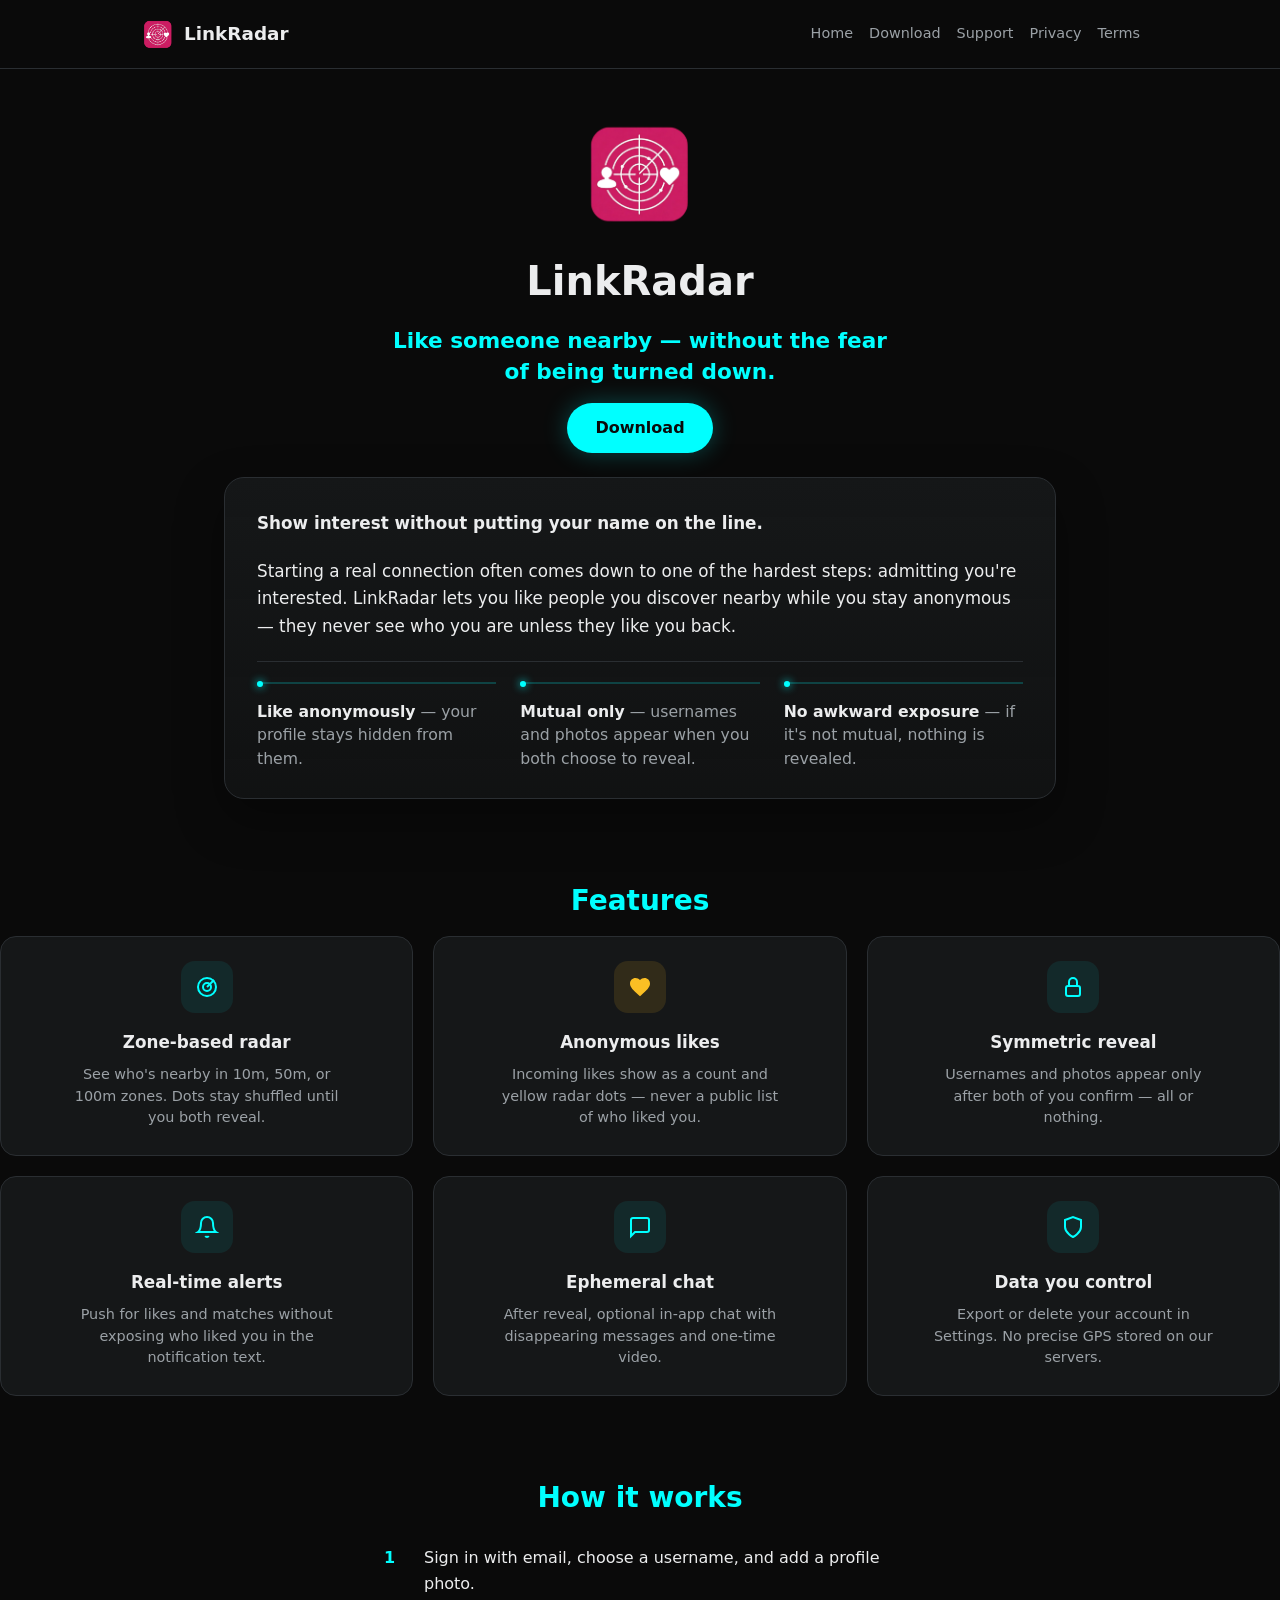
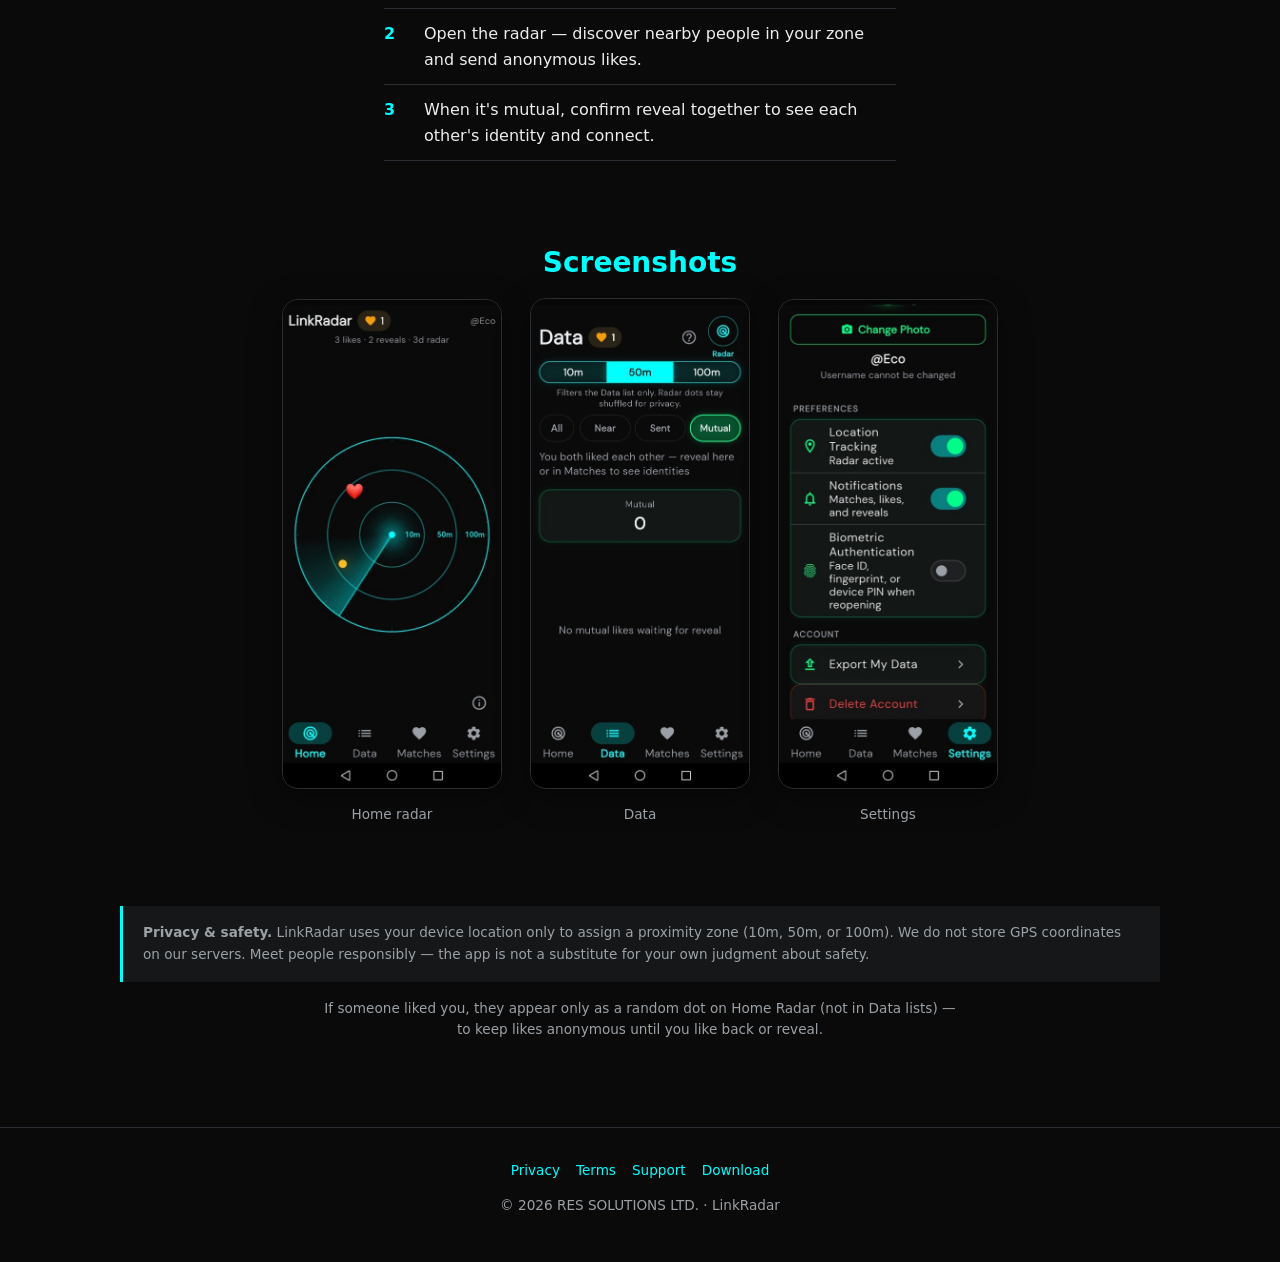
==== index.html @ faa7cb07 "Add LinkRadar marketing site for GitHub Pages Co-authored-by: Cursor <cursoragent@cursor.com>" ====
<!DOCTYPE html>
<html lang="en">
<head>
  <meta charset="utf-8" />
  <meta name="viewport" content="width=device-width, initial-scale=1" />
  <meta name="description" content="" />
  <meta property="og:type" content="website" />
  <title data-page-title="">LinkRadar</title>
  <link rel="stylesheet" href="css/site.css" />
  <script src="js/config.js"></script>
</head>
<body>
  <header class="site-header">
    <div class="container inner">
      <a class="logo" href="index.html">
        <img class="logo-img" src="assets/logo-foreground.png" alt="" width="36" height="36" />
        <span data-site-name>LinkRadar</span>
      </a>
      <nav class="nav">
        <a href="index.html">Home</a>
        <a href="download.html">Download</a>
        <a href="support.html">Support</a>
        <a href="privacy.html">Privacy</a>
        <a href="terms.html">Terms</a>
      </nav>
    </div>
  </header>

  <main>
    <section class="hero container">
      <img
        class="hero-logo"
        src="assets/logo-foreground.png"
        alt=""
        width="128"
        height="128"
      />
      <h1 data-site-name>LinkRadar</h1>
      <p class="hero-headline">Like someone nearby — without the fear of being turned down.</p>
      <a class="btn" href="download.html">Download</a>
    </section>

    <section class="intro-band">
      <div class="container">
        <div class="hero-story">
          <p class="hero-story__lead">Show interest without putting your name on the line.</p>
          <p>
            Starting a real connection often comes down to one of the hardest steps: admitting you're interested.
            LinkRadar lets you like people you discover nearby while you stay anonymous — they never see who you are unless they like you back.
          </p>
          <ul class="hero-story__points">
            <li><strong>Like anonymously</strong> — your profile stays hidden from them.</li>
            <li><strong>Mutual only</strong> — usernames and photos appear when you both choose to reveal.</li>
            <li><strong>No awkward exposure</strong> — if it's not mutual, nothing is revealed.</li>
          </ul>
        </div>
      </div>
    </section>

    <section class="section section--center" id="features">
      <h2>Features</h2>
      <div class="features-grid">
        <article class="feature-card">
          <div class="feature-icon" aria-hidden="true">
            <svg width="24" height="24" viewBox="0 0 24 24" fill="none" stroke="currentColor" stroke-width="2"><circle cx="12" cy="12" r="9"/><circle cx="12" cy="12" r="4"/><line x1="12" y1="12" x2="19" y2="5"/></svg>
          </div>
          <h3>Zone-based radar</h3>
          <p>See who's nearby in 10m, 50m, or 100m zones. Dots stay shuffled until you both reveal.</p>
        </article>
        <article class="feature-card">
          <div class="feature-icon feature-icon--amber" aria-hidden="true">
            <svg width="24" height="24" viewBox="0 0 24 24" fill="currentColor" stroke="none"><path d="M12 21.35l-1.45-1.32C5.4 15.36 2 12.28 2 8.5 2 5.42 4.42 3 7.5 3c1.74 0 3.41.81 4.5 2.09C13.09 3.81 14.76 3 16.5 3 19.58 3 22 5.42 22 8.5c0 3.78-3.4 6.86-8.55 11.54L12 21.35z"/></svg>
          </div>
          <h3>Anonymous likes</h3>
          <p>Incoming likes show as a count and yellow radar dots — never a public list of who liked you.</p>
        </article>
        <article class="feature-card">
          <div class="feature-icon" aria-hidden="true">
            <svg width="24" height="24" viewBox="0 0 24 24" fill="none" stroke="currentColor" stroke-width="2"><rect x="5" y="11" width="14" height="10" rx="2"/><path d="M8 11V7a4 4 0 118 0v4"/></svg>
          </div>
          <h3>Symmetric reveal</h3>
          <p>Usernames and photos appear only after both of you confirm — all or nothing.</p>
        </article>
        <article class="feature-card">
          <div class="feature-icon" aria-hidden="true">
            <svg width="24" height="24" viewBox="0 0 24 24" fill="none" stroke="currentColor" stroke-width="2"><path d="M18 8A6 6 0 006 8c0 7-3 9-3 9h18s-3-2-3-9"/><path d="M13.73 21a2 2 0 01-3.46 0"/></svg>
          </div>
          <h3>Real-time alerts</h3>
          <p>Push for likes and matches without exposing who liked you in the notification text.</p>
        </article>
        <article class="feature-card">
          <div class="feature-icon" aria-hidden="true">
            <svg width="24" height="24" viewBox="0 0 24 24" fill="none" stroke="currentColor" stroke-width="2"><path d="M21 15a2 2 0 01-2 2H7l-4 4V5a2 2 0 012-2h14a2 2 0 012 2z"/></svg>
          </div>
          <h3>Ephemeral chat</h3>
          <p>After reveal, optional in-app chat with disappearing messages and one-time video.</p>
        </article>
        <article class="feature-card">
          <div class="feature-icon" aria-hidden="true">
            <svg width="24" height="24" viewBox="0 0 24 24" fill="none" stroke="currentColor" stroke-width="2"><path d="M12 22s8-4 8-10V5l-8-3-8 3v7c0 6 8 10 8 10z"/></svg>
          </div>
          <h3>Data you control</h3>
          <p>Export or delete your account in Settings. No precise GPS stored on our servers.</p>
        </article>
      </div>
    </section>

    <section class="section section--center">
      <h2>How it works</h2>
      <ol class="steps steps--centered">
        <li>Sign in with email, choose a username, and add a profile photo.</li>
        <li>Open the radar — discover nearby people in your zone and send anonymous likes.</li>
        <li>When it's mutual, confirm reveal together to see each other's identity and connect.</li>
      </ol>
    </section>

    <section class="section section--center">
      <h2>Screenshots</h2>
      <div class="screenshot-grid">
        <figure class="screenshot-figure">
          <img src="assets/screenshots/home-radar.png" alt="LinkRadar home radar" loading="lazy" />
          <figcaption>Home radar</figcaption>
        </figure>
        <figure class="screenshot-figure">
          <img src="assets/screenshots/data.png" alt="LinkRadar Data tab" loading="lazy" />
          <figcaption>Data</figcaption>
        </figure>
        <figure class="screenshot-figure">
          <img src="assets/screenshots/settings.png" alt="LinkRadar Settings" loading="lazy" />
          <figcaption>Settings</figcaption>
        </figure>
      </div>
    </section>

    <section class="section container">
      <div class="disclaimer">
        <strong>Privacy &amp; safety.</strong>
        <span data-location-disclaimer></span>
      </div>
      <p class="incoming-hint">
        If someone liked you, they appear only as a random dot on Home Radar (not in Data lists) — to keep likes anonymous until you like back or reveal.
      </p>
    </section>
  </main>

  <footer class="site-footer">
    <div class="container">
      <div class="links">
        <a href="privacy.html">Privacy</a>
        <a href="terms.html">Terms</a>
        <a href="support.html">Support</a>
        <a href="download.html">Download</a>
      </div>
      <p>© <span data-year></span> <span data-company-name>RES SOLUTIONS LTD.</span> · <span data-site-name>LinkRadar</span></p>
    </div>
  </footer>
  <script src="js/site.js"></script>
</body>
</html>
---- css/site.css ----
:root {
  --primary: #00ffff;
  --accent-pink: #ff1493;
  --accent-amber: #fbbf24;
  --bg: #0a0a0a;
  --surface: #151718;
  --text: #ecedee;
  --muted: #9ba1a6;
  --border: #2a2e32;
  --max: 1040px;
  --font: system-ui, -apple-system, "Segoe UI", Roboto, sans-serif;
}

* {
  box-sizing: border-box;
}

body {
  margin: 0;
  font-family: var(--font);
  background: var(--bg);
  color: var(--text);
  line-height: 1.6;
}

a {
  color: var(--primary);
  text-decoration: none;
}

a:hover {
  text-decoration: underline;
}

.container {
  max-width: var(--max);
  margin: 0 auto;
  padding: 0 1.25rem;
}

.site-header {
  border-bottom: 1px solid var(--border);
  padding: 1rem 0;
}

.site-header .inner {
  display: flex;
  flex-wrap: wrap;
  align-items: center;
  justify-content: space-between;
  gap: 1rem;
}

.logo {
  display: inline-flex;
  align-items: center;
  gap: 0.5rem;
  font-weight: 700;
  font-size: 1.15rem;
  color: var(--text);
  text-decoration: none;
}

.logo:hover {
  text-decoration: none;
}

/* Logo PNG — transparent background, no extra frame */
.logo-img {
  width: 36px;
  height: 36px;
  object-fit: contain;
  flex-shrink: 0;
  display: block;
}

.hero-logo {
  width: clamp(96px, 18vw, 128px);
  height: auto;
  margin: 0 auto 1.25rem;
  display: block;
  object-fit: contain;
}

.nav {
  display: flex;
  flex-wrap: wrap;
  gap: 1rem;
  font-size: 0.9rem;
}

.nav a {
  color: var(--muted);
}

.nav a:hover {
  color: var(--primary);
}

.hero {
  padding: 3rem 0 2rem;
  text-align: center;
}

.hero h1 {
  font-size: clamp(1.75rem, 5vw, 2.5rem);
  margin: 0 0 0.75rem;
}

.hero-headline {
  font-size: clamp(1.15rem, 3.2vw, 1.35rem);
  font-weight: 600;
  color: var(--primary);
  max-width: 32rem;
  margin: 0 auto 1rem;
  line-height: 1.45;
}

.intro-band {
  padding: 0 0 2.5rem;
  margin-top: -0.5rem;
}

.hero-story {
  max-width: 52rem;
  margin: 0 auto;
  padding: 2rem 2rem 1.75rem;
  background: linear-gradient(180deg, var(--surface) 0%, rgba(21, 23, 24, 0.6) 100%);
  border: 1px solid var(--border);
  border-radius: 20px;
  box-shadow: 0 20px 48px rgba(0, 0, 0, 0.35);
}

.hero-story__lead {
  margin: 0 0 1rem;
  font-size: clamp(1.1rem, 2.5vw, 1.25rem);
  font-weight: 600;
  color: var(--primary);
  line-height: 1.4;
}

.hero-story p {
  margin: 0 0 1.25rem;
  color: var(--text);
  font-size: 1.05rem;
  line-height: 1.65;
}

.hero-story__points {
  margin: 0;
  padding: 0;
  list-style: none;
  display: grid;
  gap: 0.75rem;
  border-top: 1px solid var(--border);
  padding-top: 1.25rem;
}

.hero-story__points li {
  color: var(--muted);
  font-size: 0.98rem;
  line-height: 1.5;
  padding-left: 1.25rem;
  position: relative;
}

.hero-story__points li::before {
  content: "";
  position: absolute;
  left: 0;
  top: 0.55em;
  width: 6px;
  height: 6px;
  border-radius: 50%;
  background: var(--primary);
  box-shadow: 0 0 8px var(--primary);
}

.hero-story__points strong {
  color: var(--text);
  font-weight: 600;
}

@media (min-width: 720px) {
  .hero-story__points {
    grid-template-columns: repeat(3, minmax(0, 1fr));
    gap: 1rem 1.5rem;
  }

  .hero-story__points li {
    padding-left: 0;
    padding-top: 1rem;
    border-top: 2px solid rgba(0, 255, 255, 0.2);
  }

  .hero-story__points li::before {
    top: 0;
    left: 0;
    transform: translateY(-50%);
  }
}

.btn {
  display: inline-block;
  background: var(--primary);
  color: #0a0a0a;
  font-weight: 700;
  padding: 0.75rem 1.75rem;
  border-radius: 999px;
  text-decoration: none;
  box-shadow: 0 0 24px rgba(0, 255, 255, 0.25);
}

.btn:hover {
  filter: brightness(1.08);
  text-decoration: none;
}

.section {
  padding: 2.5rem 0;
}

.section h2 {
  font-size: clamp(1.35rem, 3vw, 1.75rem);
  margin: 0 0 0.75rem;
  color: var(--text);
  font-weight: 700;
}

.section--center {
  text-align: center;
}

.section--center > h2 {
  color: var(--primary);
}

.section-lead {
  color: var(--muted);
  font-size: 1.05rem;
  max-width: 36rem;
  margin: 0 auto 2.25rem;
  line-height: 1.55;
}

/* Symmetric 3×2 feature grid (SaaS landing best practice) */
.features-grid {
  display: grid;
  grid-template-columns: repeat(3, minmax(0, 1fr));
  gap: 1.25rem;
  align-items: stretch;
  text-align: center;
}

.feature-card {
  display: flex;
  flex-direction: column;
  align-items: center;
  padding: 1.5rem 1.25rem;
  min-height: 220px;
  background: var(--surface);
  border: 1px solid var(--border);
  border-radius: 16px;
  transition: border-color 0.2s ease, transform 0.2s ease, box-shadow 0.2s ease;
}

.feature-card:hover {
  border-color: rgba(0, 255, 255, 0.35);
  transform: translateY(-3px);
  box-shadow: 0 12px 32px rgba(0, 0, 0, 0.35);
}

.feature-icon {
  width: 52px;
  height: 52px;
  display: grid;
  place-items: center;
  margin-bottom: 1rem;
  border-radius: 14px;
  background: rgba(0, 255, 255, 0.08);
  color: var(--primary);
}

.feature-icon--amber {
  background: rgba(251, 191, 36, 0.12);
  color: var(--accent-amber);
}

.feature-card h3 {
  margin: 0 0 0.5rem;
  font-size: 1.05rem;
  font-weight: 600;
  color: var(--text);
}

.feature-card p {
  margin: 0;
  color: var(--muted);
  font-size: 0.9rem;
  line-height: 1.5;
  max-width: 18rem;
}

@media (max-width: 900px) {
  .features-grid {
    grid-template-columns: repeat(2, minmax(0, 1fr));
  }
}

@media (max-width: 520px) {
  .features-grid {
    grid-template-columns: 1fr;
    max-width: 22rem;
    margin-left: auto;
    margin-right: auto;
  }

  .feature-card {
    min-height: 0;
  }
}

.steps {
  list-style: none;
  padding: 0;
  margin: 0;
  counter-reset: step;
}

.steps li {
  counter-increment: step;
  padding: 0.75rem 0 0.75rem 2.5rem;
  position: relative;
  border-bottom: 1px solid var(--border);
}

.steps li::before {
  content: counter(step);
  position: absolute;
  left: 0;
  font-weight: 700;
  color: var(--primary);
}

.steps--centered {
  max-width: 32rem;
  margin: 0 auto;
  text-align: left;
}

.disclaimer {
  background: var(--surface);
  border-left: 3px solid var(--primary);
  padding: 1rem 1.25rem;
  font-size: 0.85rem;
  color: var(--muted);
}

.legal {
  padding: 2rem 0 3rem;
}

.legal h1 {
  margin-top: 0;
}

.legal .updated {
  color: var(--muted);
  font-size: 0.85rem;
}

.legal-body h2 {
  font-size: 1.1rem;
  margin-top: 1.5rem;
}

.store-buttons {
  display: flex;
  flex-wrap: wrap;
  gap: 1rem;
  justify-content: center;
  margin: 2rem 0;
}

.store-badge {
  display: inline-block;
  padding: 0.85rem 1.5rem;
  background: var(--surface);
  border: 1px solid var(--border);
  border-radius: 10px;
  font-weight: 600;
  color: var(--text);
}

.coming-soon {
  text-align: center;
  color: var(--muted);
  font-size: 1.1rem;
}

.coming-soon-sub {
  text-align: center;
  color: var(--muted);
  font-size: 0.9rem;
  margin-top: 0.5rem;
}

.github-download {
  text-align: center;
  margin: 1.25rem 0 0.75rem;
}

.github-download .btn-download-apk {
  display: inline-block;
}

.github-releases-link {
  margin: 1rem 0 0;
  font-size: 0.9rem;
  color: var(--muted);
}

.github-releases-link a {
  color: var(--muted);
}

.github-releases-link a:hover {
  color: var(--primary);
}

.install-note {
  color: var(--muted);
  font-size: 0.9rem;
  max-width: 36rem;
  line-height: 1.55;
  margin: 0 0 2rem;
}

.legal .store-buttons {
  justify-content: flex-start;
  margin: 1rem 0 2rem;
}

.incoming-hint {
  margin-top: 1rem;
  font-size: 0.85rem;
  color: var(--muted);
  text-align: center;
  max-width: 40rem;
  margin-left: auto;
  margin-right: auto;
}

.screenshot-note {
  color: var(--muted);
  font-size: 0.9rem;
  margin-bottom: 1rem;
}

.screenshot-grid {
  display: grid;
  gap: 1.5rem;
  grid-template-columns: repeat(3, minmax(0, 1fr));
  align-items: end;
  max-width: 720px;
  margin: 0 auto;
}

@media (max-width: 640px) {
  .screenshot-grid {
    grid-template-columns: 1fr;
    max-width: 240px;
  }
}

.screenshot-figure {
  margin: 0;
  text-align: center;
}

.screenshot-figure img {
  width: 100%;
  max-width: 220px;
  height: auto;
  border-radius: 16px;
  border: 1px solid var(--border);
  box-shadow: 0 8px 32px rgba(0, 0, 0, 0.4);
}

.screenshot-figure figcaption {
  margin-top: 0.5rem;
  font-size: 0.85rem;
  color: var(--muted);
}

.faq dt {
  font-weight: 600;
  margin-top: 1rem;
}

.faq dd {
  margin: 0.25rem 0 0;
  color: var(--muted);
}

.site-footer {
  border-top: 1px solid var(--border);
  padding: 2rem 0;
  margin-top: 2rem;
  text-align: center;
  font-size: 0.85rem;
  color: var(--muted);
}

.site-footer .links {
  display: flex;
  flex-wrap: wrap;
  justify-content: center;
  gap: 1rem;
  margin-bottom: 0.75rem;
}
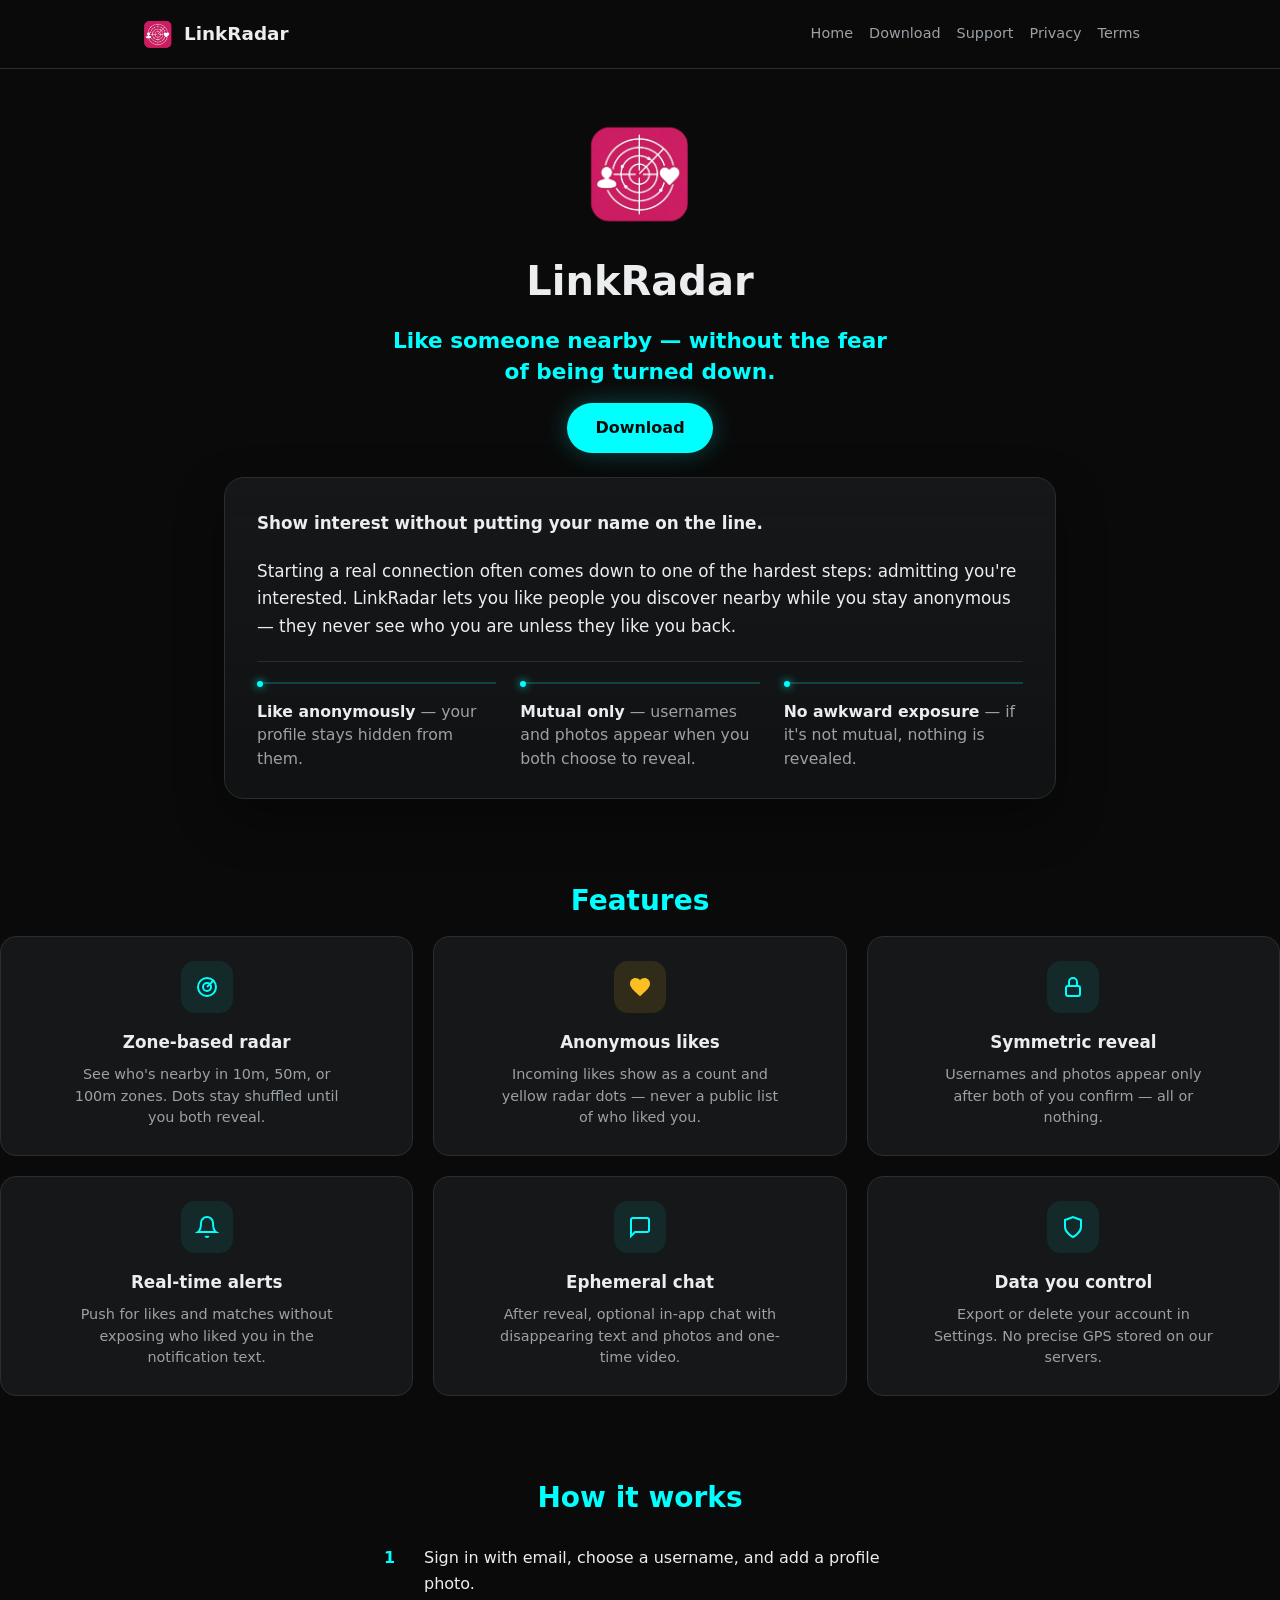
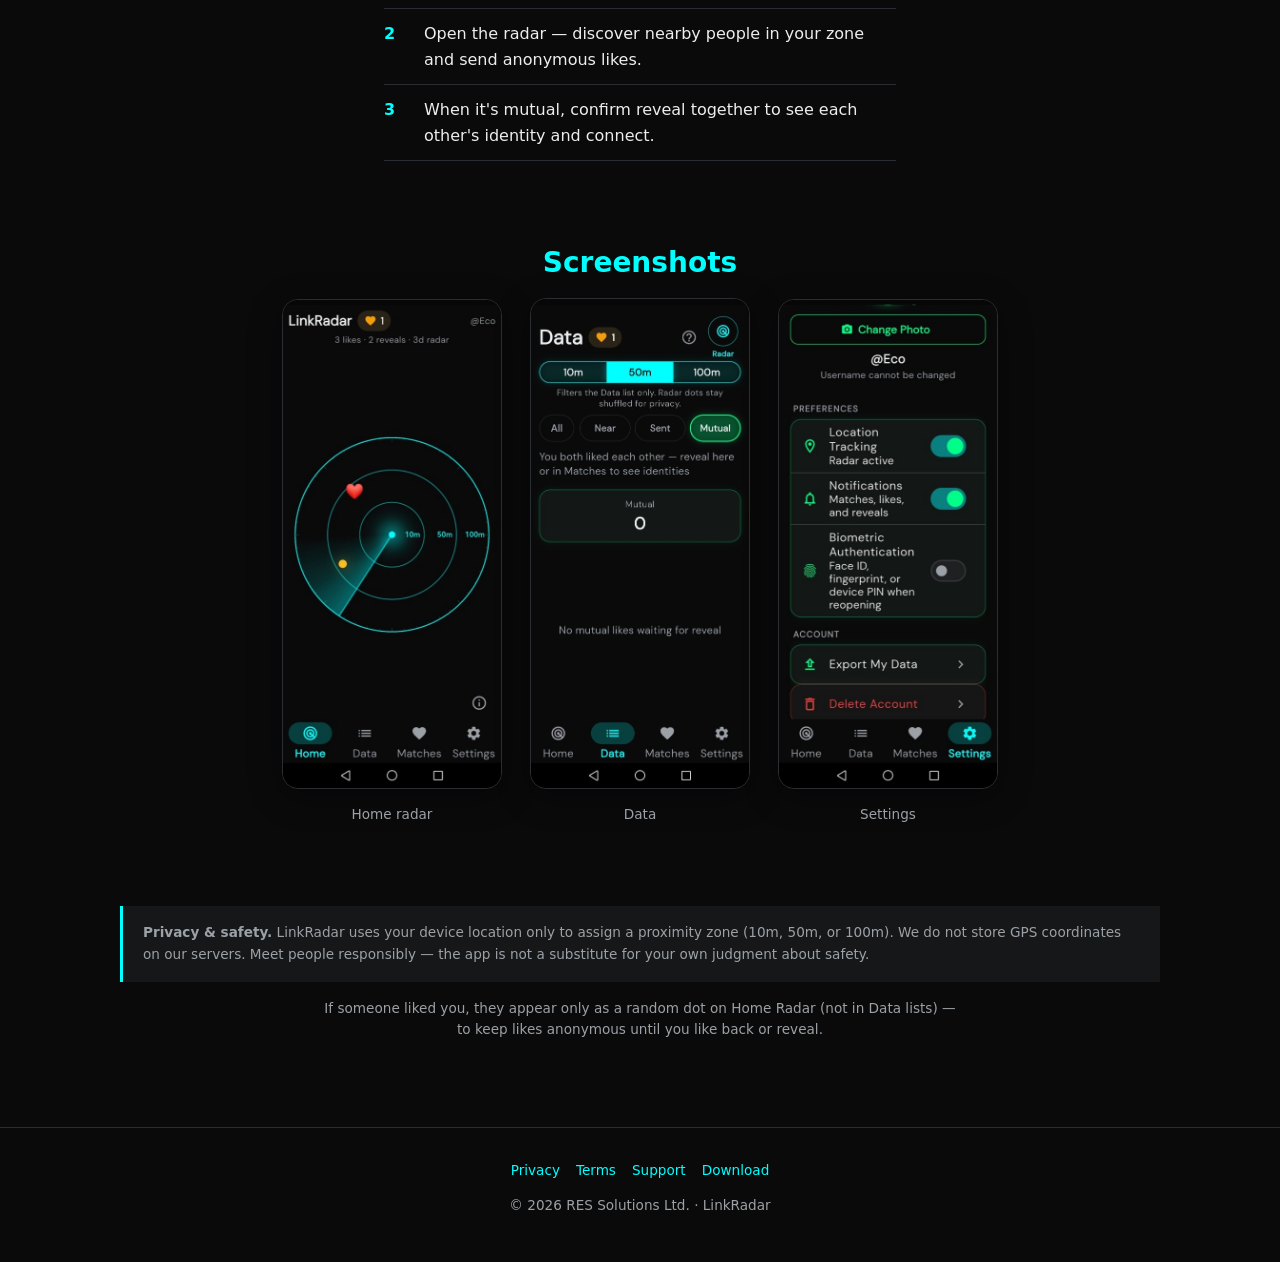
==== commit f1f794c2: "Full privacy and terms for Play Store; unified contact info Co-authored-by: Cursor <cursoragent@curs" ====
--- a/index.html
+++ b/index.html
@@ -93,7 +93,7 @@
             <svg width="24" height="24" viewBox="0 0 24 24" fill="none" stroke="currentColor" stroke-width="2"><path d="M21 15a2 2 0 01-2 2H7l-4 4V5a2 2 0 012-2h14a2 2 0 012 2z"/></svg>
           </div>
           <h3>Ephemeral chat</h3>
-          <p>After reveal, optional in-app chat with disappearing messages and one-time video.</p>
+          <p>After reveal, optional in-app chat with disappearing text and photos and one-time video.</p>
         </article>
         <article class="feature-card">
           <div class="feature-icon" aria-hidden="true">
--- a/css/site.css
+++ b/css/site.css
@@ -414,20 +414,6 @@
   display: inline-block;
 }
 
-.github-releases-link {
-  margin: 1rem 0 0;
-  font-size: 0.9rem;
-  color: var(--muted);
-}
-
-.github-releases-link a {
-  color: var(--muted);
-}
-
-.github-releases-link a:hover {
-  color: var(--primary);
-}
-
 .install-note {
   color: var(--muted);
   font-size: 0.9rem;
